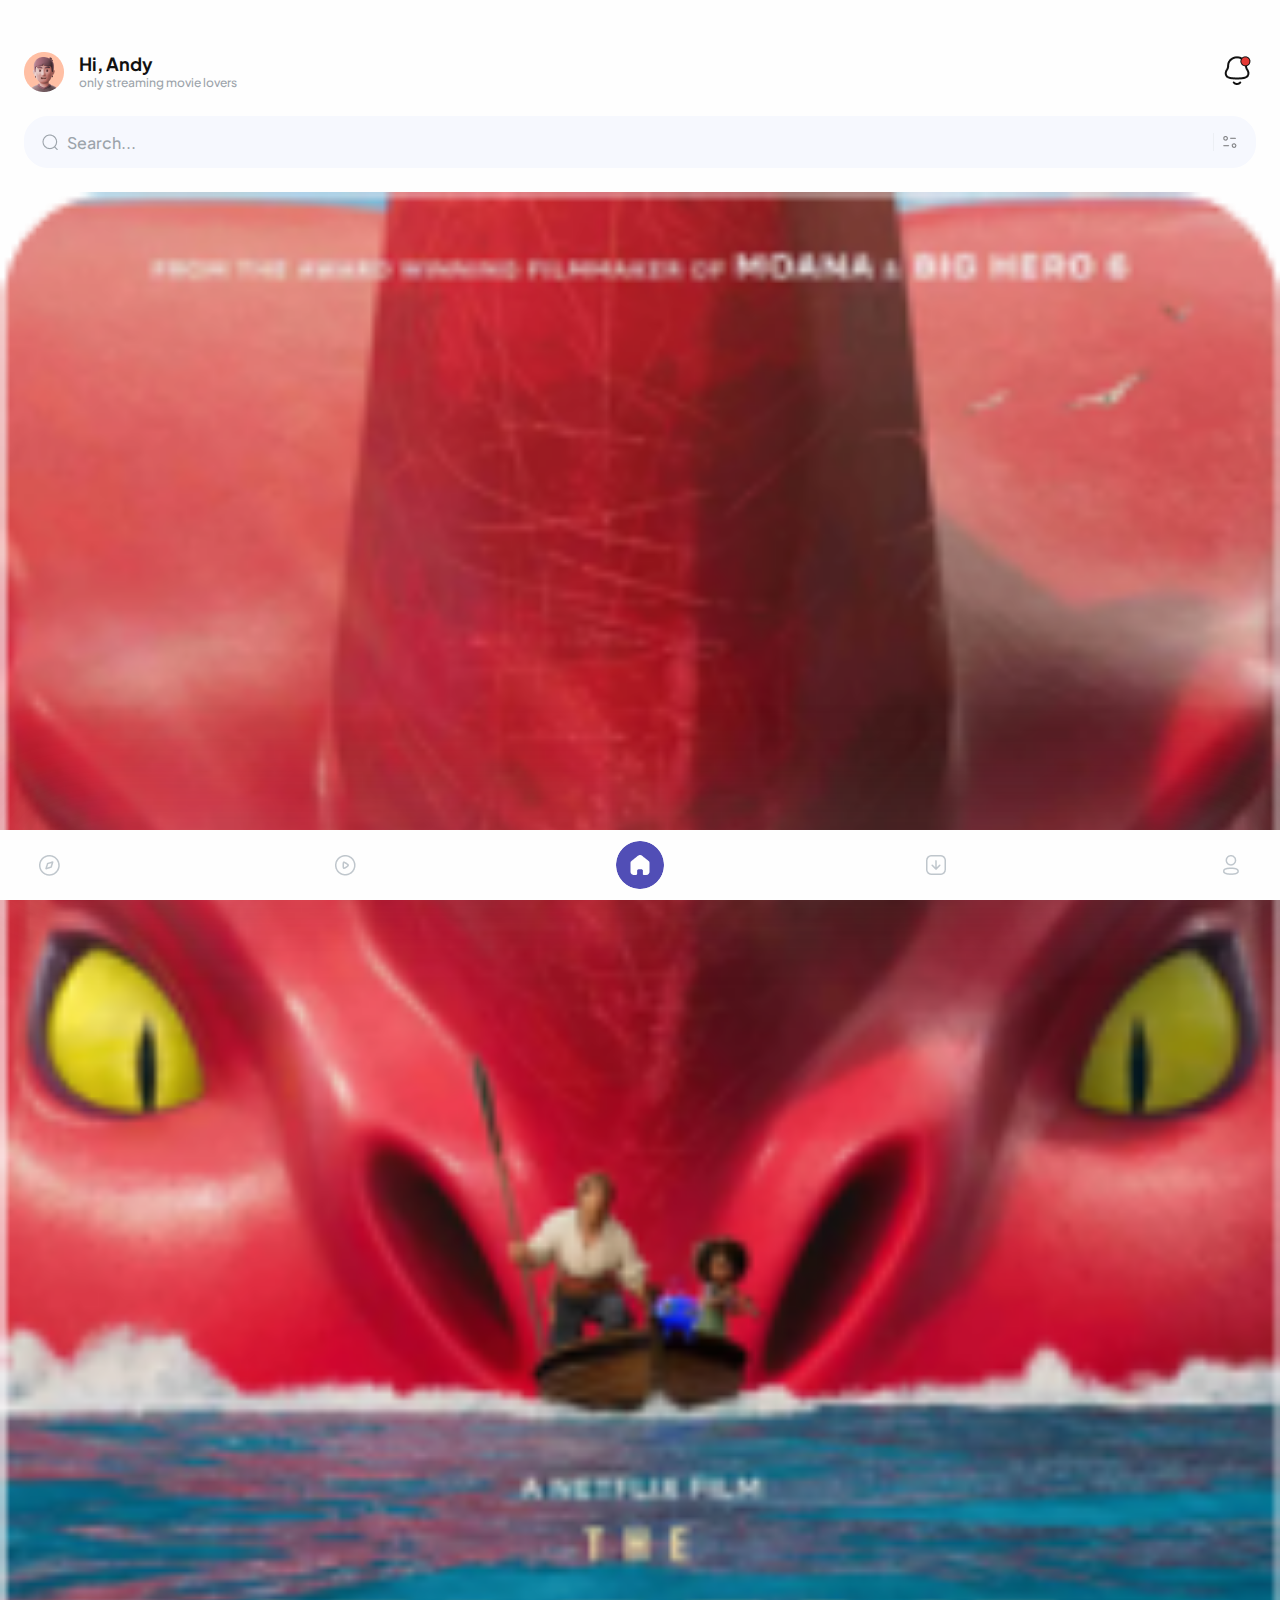
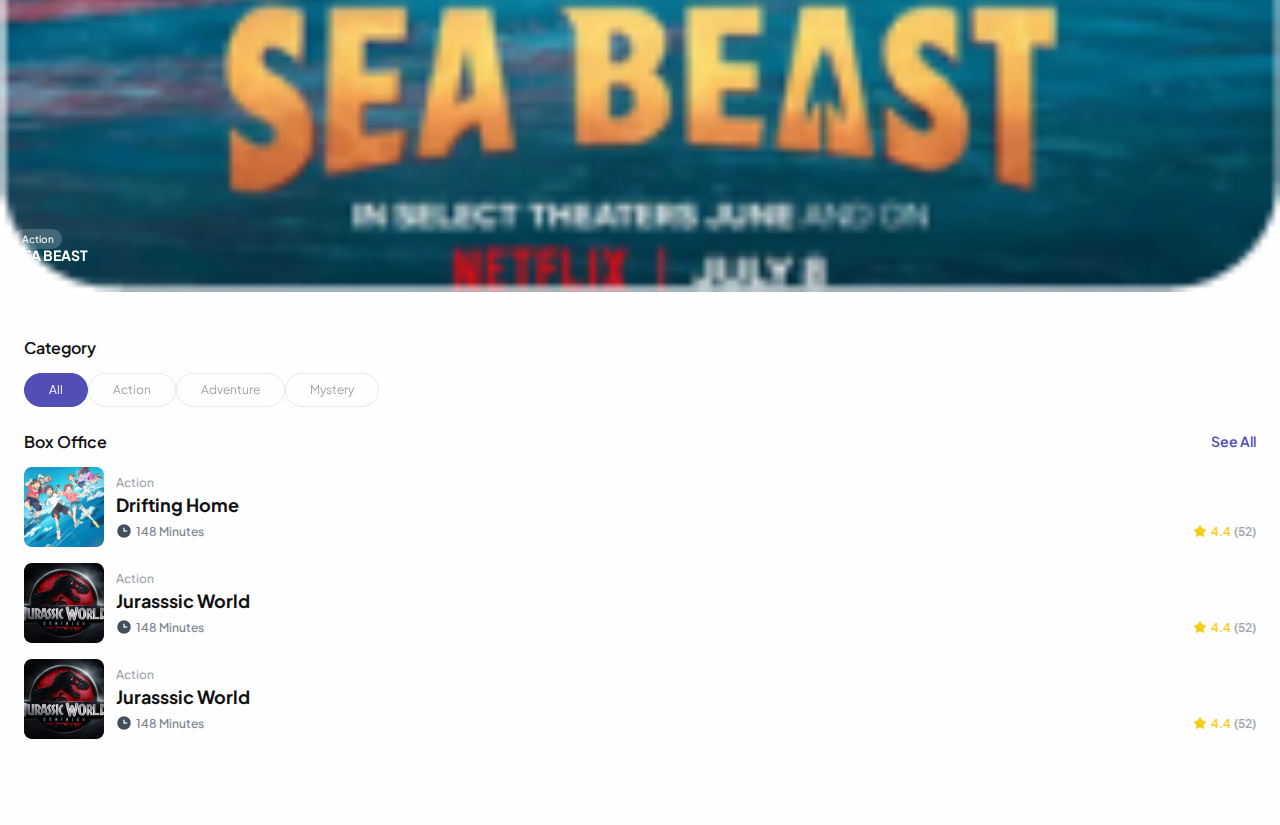
==== page/index.html @ a6b4a795 "first commit" ====
<!DOCTYPE html>
<html lang="en">

<head>
    <meta charset="utf-8">
    <meta http-equiv="X-UA-Compatible" content="IE=edge">
    <meta name="viewport" content="width=device-width, initial-scale=1.0">
    <title>Moviemax</title>
    <link rel="stylesheet" href="../component/swiper/swiper-bundle.min.css">
    <link rel="stylesheet" href="../common/css/reset.css">
    <link rel="stylesheet" href="../common/css/fontStyle.css">
    <link rel="stylesheet" href="../common/css/default.css">
    <link rel="stylesheet" href="../page/css/index.css">
    <link rel="stylesheet" href="../page/css/swiper.css">
</head>

<body>
    <!--header-->
    <header class="header">
        <section class="profile_wrap">
            <div class="profile_box">
                <h1 class="profile_img"><a href="setting.html" aria-label="profile image"></a>
                </h1>
                <div class="profile_text_box">
                    <h2 class="user_name">Hi, Andy</h2>
                    <p class="sub_text">only streaming movie lovers</p>
                </div>
            </div>
            <div>
                <a href="" class="btn_alarm active"><span class="hide">alarm</span></a>
            </div>
        </section>
    </header>

    <section>
        <h2><span class="hide">search</span></h2>
        <div class="search_box">
            <label class="hide" for="search">search</label>
            <input type="text" class="search_input" id="search" placeholder="Search...">
            <button type="button" class="btn_filter_open dimmed_state"><span class="hide">view filter</span></button>
        </div>
    </section>

    <section>
        <h2><span class="hide">movie slide</span></h2>
        <!--movieSwiper-->
        <div class="swiper movieSwiper">
            <div class="swiper-wrapper">
                <div class="swiper-slide">
                    <a href="movieDetail.html">
                        <figure>
                            <img src="../image/light/img/img_thumb_03.png" alt="">
                            <figcaption>
                                <p class="category_text">Action</p>
                                <strong class="movie_name">SEA BEAST</strong>
                            </figcaption>
                        </figure>
                    </a>
                </div>
                <div class="swiper-slide">
                    <a href="movieDetail.html">
                        <figure>
                            <img src="../image/light/img/img_thumb_01.png" alt="">
                            <figcaption>
                                <p class="category_text">Action</p>
                                <strong class="movie_name">Thor: Love and Thunder</strong>
                            </figcaption>
                        </figure>
                    </a>
                </div>
                <div class="swiper-slide">
                    <a href="movieDetail.html">
                        <figure>
                            <div>
                                <img src="../image/light/img/img_thumb_02.png" alt="">
                            </div>
                            <figcaption>
                                <p class="category_text">Action</p>
                                <strong class="movie_name">Luck</strong>
                            </figcaption>
                        </figure>
                    </a>
                </div>
            </div>
            <div class="paging"></div>
        </div>
    </section>

    <section class="category_section">
        <div class="title_area">
            <h2 class="section_title">Category</h2>
        </div>
        <!--cateSwiper-->
        <div class="swiper cateSwiper">
            <div class="swiper-wrapper">
                <div class="swiper-slide">
                    <a href="" class="active">
                        <p class="cate_text">All</p>
                    </a>
                </div>
                <div class="swiper-slide">
                    <a href="">
                        <p class="cate_text">Action</p>
                    </a>
                </div>
                <div class="swiper-slide">
                    <a href="">
                        <p class="cate_text">Adventure</p>
                    </a>
                </div>
                <div class="swiper-slide">
                    <a href="">
                        <p class="cate_text">Mystery</p>
                    </a>
                </div>
            </div>
        </div>
    </section>

    <section class="list_section">
        <div class="title_area">
            <h2 class="section_title">Box Office</h2>
            <a href="" class="btn_see_all">See All</a>
        </div>
        <ul class="movie_list">
            <li>
                <a href="movieDetail.html">
                    <figure>
                        <img src="../image/light/img/img_thumb_04.png" alt="">
                    </figure>
                    <div class="info_box">
                        <p class="category_text">Action</p>
                        <h3 class="movie_name">Drifting Home</h3>
                        <div class="info_block">
                            <p class="time_text">148 Minutes</p>
                            <p class="grade_value"><span>4.4</span>(52)</p>
                        </div>
                    </div>
                </a>
            </li>
            <li>
                <a href="movieDetail.html">
                    <figure>
                        <img src="../image/light/img/img_thumb_05.png" alt="">
                    </figure>
                    <div class="info_box">
                        <p class="category_text">Action</p>
                        <h3 class="movie_name">Jurasssic World</h3>
                        <div class="info_block">
                            <p class="time_text">148 Minutes</p>
                            <p class="grade_value"><span>4.4</span>(52)</p>
                        </div>
                    </div>
                </a>
            </li>
            <li>
                <a href="movieDetail.html">
                    <figure>
                        <img src="../image/light/img/img_thumb_05.png" alt="">
                    </figure>
                    <div class="info_box">
                        <p class="category_text">Action</p>
                        <h3 class="movie_name">Jurasssic World</h3>
                        <div class="info_block">
                            <p class="time_text">148 Minutes</p>
                            <p class="grade_value"><span>4.4</span>(52)</p>
                        </div>
                    </div>
                </a>
            </li>
        </ul>
    </section>

    <!--quickMenu-->
    <nav class="quick_menu">
        <ul>
            <li><a href="explore.html"><span class="hide">discover</span></a></li>
            <li class="btn_play"><a href=""><span class="hide">play</span></a></li>
            <li><a href="index.html"><span class="hide">home</span></a></li>
            <li class="btn_download"><a href=""><span class="hide">download</span></a></li>
            <li><a href="setting.html"><span class="hide">profile</span></a></li>
        </ul>
    </nav>

    <script src="../component/swiper/swiper-bundle.min.js"></script>
    <script src="../../publish/page/js/swiper.js"></script>
    <script src="../../publish/page/js/button.js"></script>
    <script src="../../publish/page/js/search.js"></script>
</body>

</html>
---- common/css/fontStyle.css ----
@font-face {
  font-family: "NotoSansBL";
  src: url("../font/NotoSansKR-Black.woff") format("font-woff"),
    url("../font/NotoSansKR-Black.woff2") format("woff2");
  font-weight: normal;
  font-style: normal;
}

@font-face {
  font-family: "NotoSansB";
  src: url("../font/NotoSansKR-Bold.woff") format("font-woff"),
    url("../font/NotoSansKR-Bold.woff2") format("woff2");
  font-weight: normal;
  font-style: normal;
}

@font-face {
  font-family: "NotoSansDL";
  src: url("../font/NotoSansKR-DemiLight.woff") format("font-woff"),
    url("../font/NotoSansKR-DemiLight.woff2") format("woff2");
  font-weight: normal;
  font-style: normal;
}

@font-face {
  font-family: "NotoSansL";
  src: url("../font/NotoSansKR-Light.woff") format("font-woff"),
    url("../font/NotoSansKR-Light.woff2") format("woff2");
  font-weight: normal;
  font-style: normal;
}

@font-face {
  font-family: "NotoSansM";
  src: url("../font/NotoSansKR-Medium.woff") format("font-woff"),
    url("../font/NotoSansKR-Medium.woff2") format("woff2");
  font-weight: normal;
  font-style: normal;
}

@font-face {
  font-family: "NotoSansR";
  src: url("../font/NotoSansKR-Regular.woff") format("font-woff"),
    url("../font/NotoSansKR-Regular.woff2") format("woff2");
  font-weight: normal;
  font-style: normal;
}

@font-face {
  font-family: "NotoSansT";
  src: url("../font/NotoSansKR-Thin.woff") format("font-woff"),
    url("../font/NotoSansKR-Thin.woff2") format("woff2");
  font-weight: normal;
  font-style: normal;
}
---- common/css/default.css ----
/*default style*/
html {
    font-size: 10px;
}

body {
    overflow-x: hidden;
    font-size: 1rem;
}

body.hidden {
    position: fixed;
    overflow-y: hidden;
    touch-action: none;
}

main {
    font-size: 1.4rem;
    line-height: 2.1rem;
    color: #666;
    display: block;
}

a,
button {
    color: #666;
}

p,
li {
    word-break: keep-all;
}

.clear {
    clear: both;
}

.clear:after {
    content: "";
    display: block;
    clear: both;
}

caption>div,
legend,
.hide {
    overflow: hidden;
    display: block;
    position: absolute;
    border: 0;
    width: 1px;
    height: 1px;
    clip: rect(1px, 1px, 1px, 1px);
}

.skip {
    position: absolute;
    left: 0;
    right: 0;
    top: -100%;
    transition: all .5s;
    line-height: 5rem;
    background: #000;
    color: #fff;
    text-align: center;
    z-index: 100;
}

.skip:focus {
    top: 0;
}
---- page/css/index.css ----
/*index style*/
:root {
  --colorBody: #FEFEFE;
  --colorTitle: #111111;
  --colorSubText: #9CA4AB;
  --colorBgInput: #F6F8FE;
  --colorBdInput: #F6F8FE;
  --colorInfoText: #78828A;
  --colorValueText: #9CA4AB;
  --colorBdCate: #E3E9ED;
  --colorFilter: rgba(155, 155, 155, 0.2);
  --colorBdBtn: #E3E7EC;
  --colorBgBtn: #F5F5F5;
  --colorPriceText: #66707A;
  --colorBdLabel: rgba(0, 0, 0, 0.1);
  --colorBgLabel: #F0EFFF;
  --colorBdCard: rgba(227, 231, 236, 0.64);
  --colorBgCard: rgba(255, 255, 255, 0.64);
  --colorIdText: #66707A;
}

:root.dark {
  --colorBody: #171725;
  --colorTitle: #FEFEFE;
  --colorSubText: #F6F8FE;
  --colorBgInput: #171725;
  --colorBdInput: #282837;
  --colorInfoText: #E3E9ED;
  --colorValueText: #F6F8FE;
  --colorBdCate: #282837;
  --colorFilter: rgba(0, 0, 0, 0.2);
  --colorBdBtn: #282837;
  --colorBgBtn: #1D1D2F;
  --colorPriceText: #F6F8FE;
  --colorBdLabel: #282837;
  --colorBgLabel: #1D1D2F;
  --colorBdCard: #282837;
  --colorBgCard: #FFFFFF;
  --colorIdText: #6C6C6C;
}

body {
  background-color: var(--colorBody);
}

.header {
  height: 9.2rem;
  padding: 5.2rem 2.4rem 0;
  position: relative;
}

.header .sub_title {
  font-weight: 700;
  font-size: 1.8rem;
  color: var(--colorTitle);
  text-align: center;
}

.header .btn_back {
  display: block;
  width: 4.8rem;
  height: 4.8rem;
  background: url("../../image/light/btn/btn_back.png") no-repeat;
  position: absolute;
  top: 85%;
  -webkit-transform: translateY(-85%);
          transform: translateY(-85%);
  left: 2.4rem;
}

.header .btn_bookmark {
  display: block;
  width: 4.8rem;
  height: 4.8rem;
  background: url("../../image/light/btn/btn_bookmark.png") no-repeat;
  position: absolute;
  top: 85%;
  -webkit-transform: translateY(-85%);
          transform: translateY(-85%);
  right: 2.4rem;
}

.header .btn_add {
  display: block;
  width: 4.8rem;
  height: 4.8rem;
  background: url("../../image/light/btn/btn_add.png") no-repeat;
  position: absolute;
  top: 85%;
  -webkit-transform: translateY(-85%);
          transform: translateY(-85%);
  right: 2.4rem;
}

.profile_wrap {
  display: -webkit-box;
  display: -ms-flexbox;
  display: flex;
  -webkit-box-align: center;
      -ms-flex-align: center;
          align-items: center;
  -webkit-box-pack: justify;
      -ms-flex-pack: justify;
          justify-content: space-between;
}

.profile_wrap .profile_box {
  display: -webkit-box;
  display: -ms-flexbox;
  display: flex;
}

.profile_wrap .profile_box .profile_img {
  width: 4rem;
  height: 4rem;
  background: url("../../image/light/img/img_profile.png") no-repeat;
}

.profile_wrap .profile_box .profile_text_box {
  margin-left: 1.5rem;
}

.profile_wrap .profile_box .profile_text_box .user_name {
  font-weight: 700;
  font-size: 1.8rem;
  color: var(--colorTitle);
}

.profile_wrap .profile_box .profile_text_box .sub_text {
  font-weight: 500;
  font-size: 1.2rem;
  color: var(--colorSubText);
}

.profile_wrap .btn_alarm {
  display: block;
  width: 3.2rem;
  height: 3.2rem;
  background: url("../../image/light/icon/icon_bell.png") no-repeat;
  position: relative;
}

.profile_wrap .btn_alarm.active::after {
  content: "";
  display: block;
  width: 1.1rem;
  height: 1.1rem;
  background: url("../../image/light/img/img_notice.png") no-repeat;
  position: absolute;
  top: 0;
  right: .5rem;
}

.search_box {
  padding: 2.4rem 2.4rem;
  position: relative;
}

.search_box .search_input {
  width: 100%;
  height: 5.2rem;
  border-radius: 2.4rem;
  border: 1px solid var(--colorBdInput);
  background: url("../../image/light/icon/icon_search.png") no-repeat 1.6rem center var(--colorBgInput);
  padding-left: 4.2rem;
  padding-right: 4.3rem;
  font-weight: 500;
  font-size: 1.6rem;
  color: var(--colorTitle);
  -webkit-transition: all .25s;
  transition: all .25s;
}

.search_box .search_input::-webkit-input-placeholder {
  font-weight: 500;
  font-size: 1.6rem;
  color: #9CA4AB;
}

.search_box .search_input:-ms-input-placeholder {
  font-weight: 500;
  font-size: 1.6rem;
  color: #9CA4AB;
}

.search_box .search_input::-ms-input-placeholder {
  font-weight: 500;
  font-size: 1.6rem;
  color: #9CA4AB;
}

.search_box .search_input::placeholder {
  font-weight: 500;
  font-size: 1.6rem;
  color: #9CA4AB;
}

.search_box .search_input:focus {
  border-color: #514EB6;
  background-color: transparent;
}

.search_box .btn_filter_open {
  width: 1.8rem;
  height: 1.8rem;
  background: url("../../image/light/icon/icon_filter.png") no-repeat;
  position: absolute;
  top: 50%;
  -webkit-transform: translateY(-50%);
          transform: translateY(-50%);
  right: 4.1rem;
}

.search_box .btn_filter_open::before {
  content: "";
  display: block;
  width: .1rem;
  height: 100%;
  background-color: #E3E7EC;
  position: absolute;
  top: 0;
  left: -0.8rem;
}

.search_box .btn_filter_open.dimmed_state {
  opacity: 0.5;
  pointer-events: none;
}

.category_section {
  padding: 2.4rem 0 2.4rem 2.4rem;
}

.list_section {
  padding: 0 2.4rem 7rem;
}

.list_section ul.movie_list > li {
  margin-bottom: 1.6rem;
}

.list_section ul.movie_list > li a {
  display: -webkit-box;
  display: -ms-flexbox;
  display: flex;
}

.list_section ul.movie_list > li .info_box {
  width: calc(100% - 8rem);
  padding: .8rem 0 0 1.2rem;
}

.list_section ul.movie_list > li .info_box .info_block {
  -webkit-box-align: center;
      -ms-flex-align: center;
          align-items: center;
  -webkit-box-pack: justify;
      -ms-flex-pack: justify;
          justify-content: space-between;
}

.list_section ul.movie_list > li .info_box .info_block .grade_value {
  font-weight: 600;
  font-size: 1.2rem;
  color: var(--colorValueText);
  padding-left: 1.8rem;
  background: url("../../image/light/img/img_star.png") no-repeat left center;
}

.list_section ul.movie_list > li .info_box .info_block .grade_value span {
  color: #FACC15;
  margin-right: .3rem;
}

.category_text {
  font-weight: 500;
  font-size: 1.2rem;
  color: var(--colorSubText);
  padding-bottom: .3rem;
}

.movie_name {
  font-weight: 700;
  font-size: 1.8rem;
  color: var(--colorTitle);
  padding-bottom: .8rem;
  text-overflow: ellipsis;
  white-space: nowrap;
  overflow: hidden;
}

.time_text {
  font-weight: 500;
  font-size: 1.2rem;
  color: var(--colorInfoText);
  padding-left: 2rem;
  background: url("../../image/light/icon/icon_clock.png") no-repeat left -0.1rem;
}

.grade_text {
  width: 6.5rem;
  height: 2.4rem;
  font-weight: 600;
  font-size: 1rem;
  line-height: 2.4rem;
  border-radius: .6rem;
  color: #FEFEFE;
  text-align: center;
  margin-bottom: .6rem;
}

.grade_text.grade_premium {
  background-color: #514EB6;
}

.grade_text.grade_free {
  background-color: #00C566;
}

.date_text {
  font-weight: 500;
  font-size: 1.2rem;
  color: var(--colorInfoText);
  padding-left: 2rem;
  background: url("../../image/light/icon/icon_calendar.png") no-repeat -0.1rem -0.1rem;
  padding-bottom: 1rem;
}

.info_block {
  display: -webkit-box;
  display: -ms-flexbox;
  display: flex;
}

.title_area {
  display: -webkit-box;
  display: -ms-flexbox;
  display: flex;
  -webkit-box-align: center;
      -ms-flex-align: center;
          align-items: center;
  -webkit-box-pack: justify;
      -ms-flex-pack: justify;
          justify-content: space-between;
  margin-bottom: 1.5rem;
}

.title_area .section_title {
  font-weight: 600;
  font-size: 1.6rem;
  color: var(--colorTitle);
}

.title_area .btn_see_all {
  font-weight: 600;
  font-size: 1.4rem;
  color: #514EB6;
}

.quick_menu {
  width: 100%;
  height: 7rem;
  position: fixed;
  bottom: 0;
  background-color: var(--colorBody);
  z-index: 200;
  -webkit-filter: drop-shadow(0px -20px 50px var(--colorFilter));
          filter: drop-shadow(0px -20px 50px var(--colorFilter));
}

.quick_menu > ul {
  display: -webkit-box;
  display: -ms-flexbox;
  display: flex;
  -webkit-box-pack: justify;
      -ms-flex-pack: justify;
          justify-content: space-between;
  -webkit-box-align: center;
      -ms-flex-align: center;
          align-items: center;
  padding: 1.1rem 2.5rem;
}

.quick_menu > ul > li {
  width: 4.8rem;
  height: 4.8rem;
  border-radius: 50%;
  cursor: pointer;
}

.quick_menu > ul > li > a {
  display: block;
  width: 4.8rem;
  height: 4.8rem;
}

.quick_menu > ul > li:nth-child(1) {
  background: url("../../image/light/icon/icon_discovery.png") no-repeat center;
}

.quick_menu > ul > li:nth-child(1).active {
  background: url("../../image/light/icon/icon_discovery_active.png") no-repeat center;
}

.quick_menu > ul > li:nth-child(2) {
  background: url("../../image/light/icon/icon_play.png") no-repeat center;
}

.quick_menu > ul > li:nth-child(2) a {
  cursor: not-allowed;
}

.quick_menu > ul > li:nth-child(3) {
  background: url("../../image/light/btn/btn_home.png") no-repeat center;
}

.quick_menu > ul > li:nth-child(4) {
  background: url("../../image/light/icon/icon_arrow_down.png") no-repeat center;
}

.quick_menu > ul > li:nth-child(4) a {
  cursor: not-allowed;
}

.quick_menu > ul > li:nth-child(5) {
  background: url("../../image/light/icon/icon_profile.png") no-repeat center;
}

.quick_menu > ul > li:nth-child(5).active {
  background: url("../../image/light/icon/icon_profile_active.png") no-repeat center;
}

.btn {
  display: -webkit-box;
  display: -ms-flexbox;
  display: flex;
  -webkit-box-align: center;
      -ms-flex-align: center;
          align-items: center;
  -webkit-box-pack: center;
      -ms-flex-pack: center;
          justify-content: center;
  width: calc(100% - 4.8rem);
  height: 5.6rem;
  font-weight: 600;
  font-size: 1.6rem;
  color: #FEFEFE;
  background-color: #514EB6;
  border-radius: 2.4rem;
  position: fixed;
  bottom: 2.1rem;
  left: 50%;
  -webkit-transform: translateX(-50%);
          transform: translateX(-50%);
}

/*darkMode style*/
.dark .header .btn_back {
  background-image: url("../../image/dark/btn/btn_back.png");
}

.dark .header .btn_bookmark {
  background-image: url("../../image/dark/btn/btn_bookmark.png");
}

.dark .header .btn_add {
  background-image: url("../../image/dark/btn/btn_add.png");
}

.dark .profile_wrap .btn_alarm {
  background-image: url("../../image/dark/icon/icon_bell.png");
}

.dark .profile_wrap .btn_alarm.active::after {
  background-image: url("../../image/dark/img/img_notice.png");
}

.dark .search_box .btn_filter_open {
  background-image: url("../../image/dark/icon/icon_filter.png");
}

.dark .time_text {
  background-image: url("../../image/dark/icon/icon_clock.png");
}

.dark .date_text {
  background-image: url("../../image/dark/icon/icon_calendar.png");
}
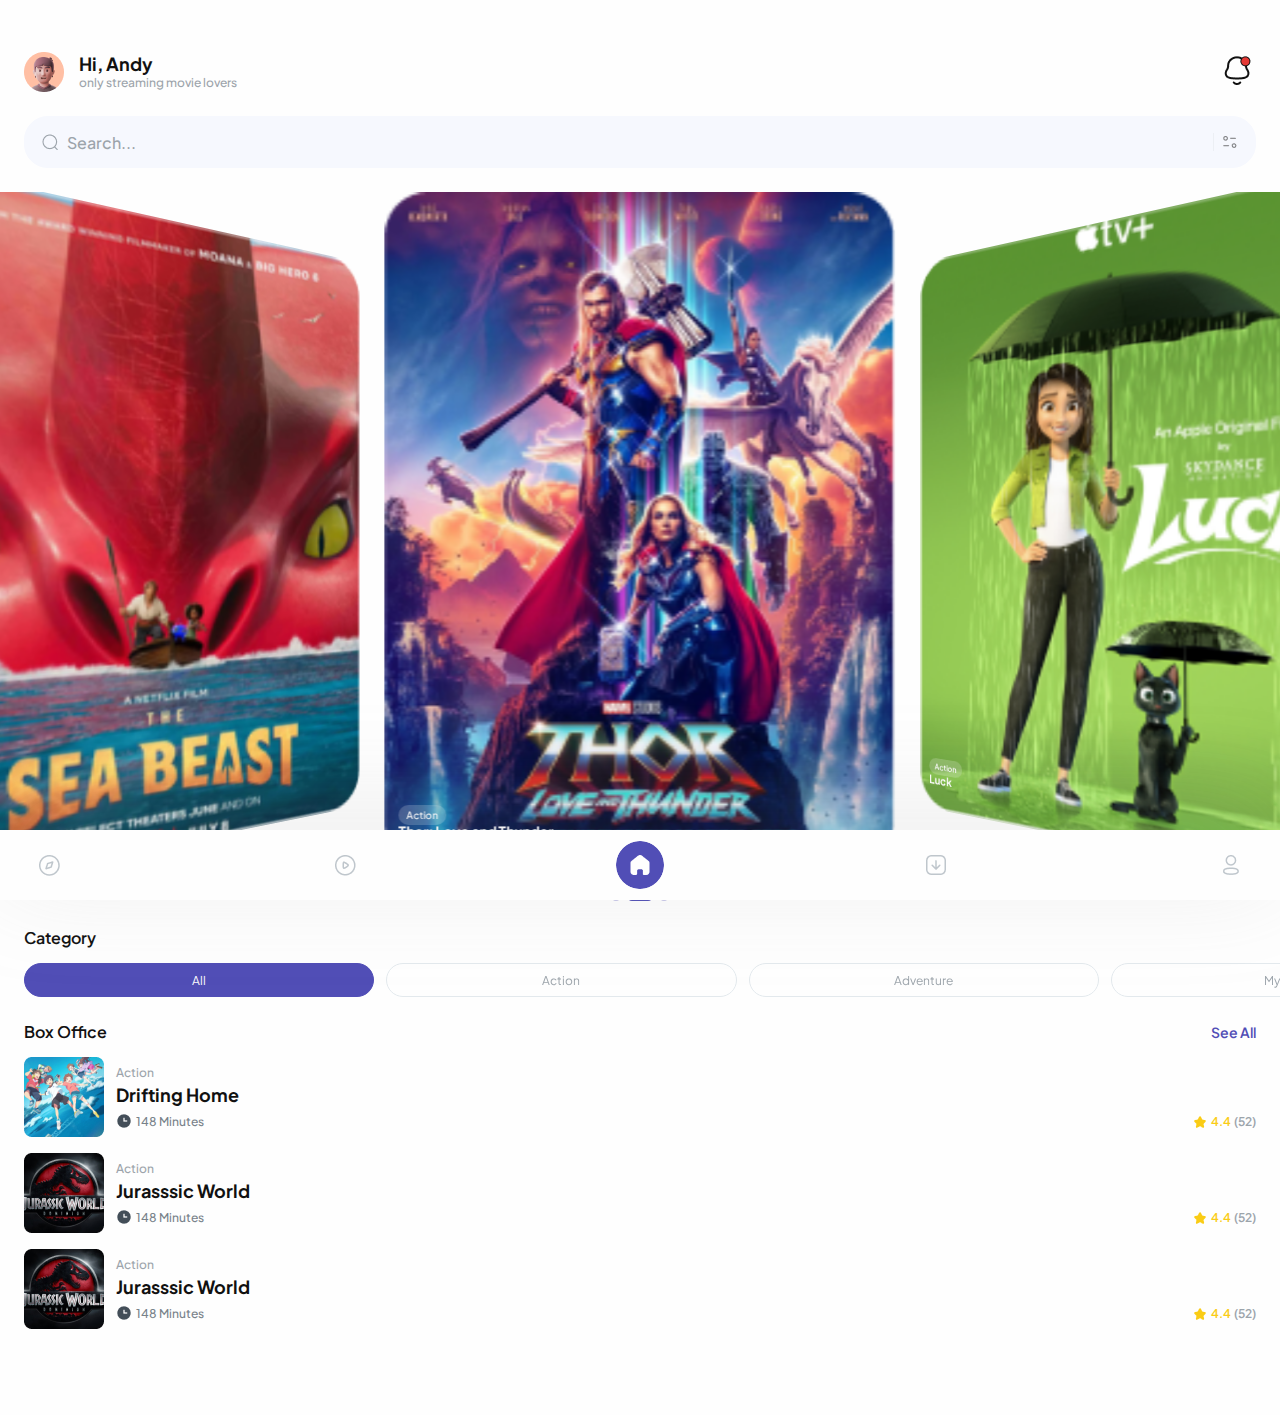
==== commit bb27d6a7: "js route edit" ====
--- a/page/index.html
+++ b/page/index.html
@@ -183,9 +183,9 @@
     </nav>
 
     <script src="../component/swiper/swiper-bundle.min.js"></script>
-    <script src="../../publish/page/js/swiper.js"></script>
-    <script src="../../publish/page/js/button.js"></script>
-    <script src="../../publish/page/js/search.js"></script>
+    <script src="../page/js/swiper.js"></script>
+    <script src="../page/page/js/button.js"></script>
+    <script src="../page/page/js/search.js"></script>
 </body>
 
 </html>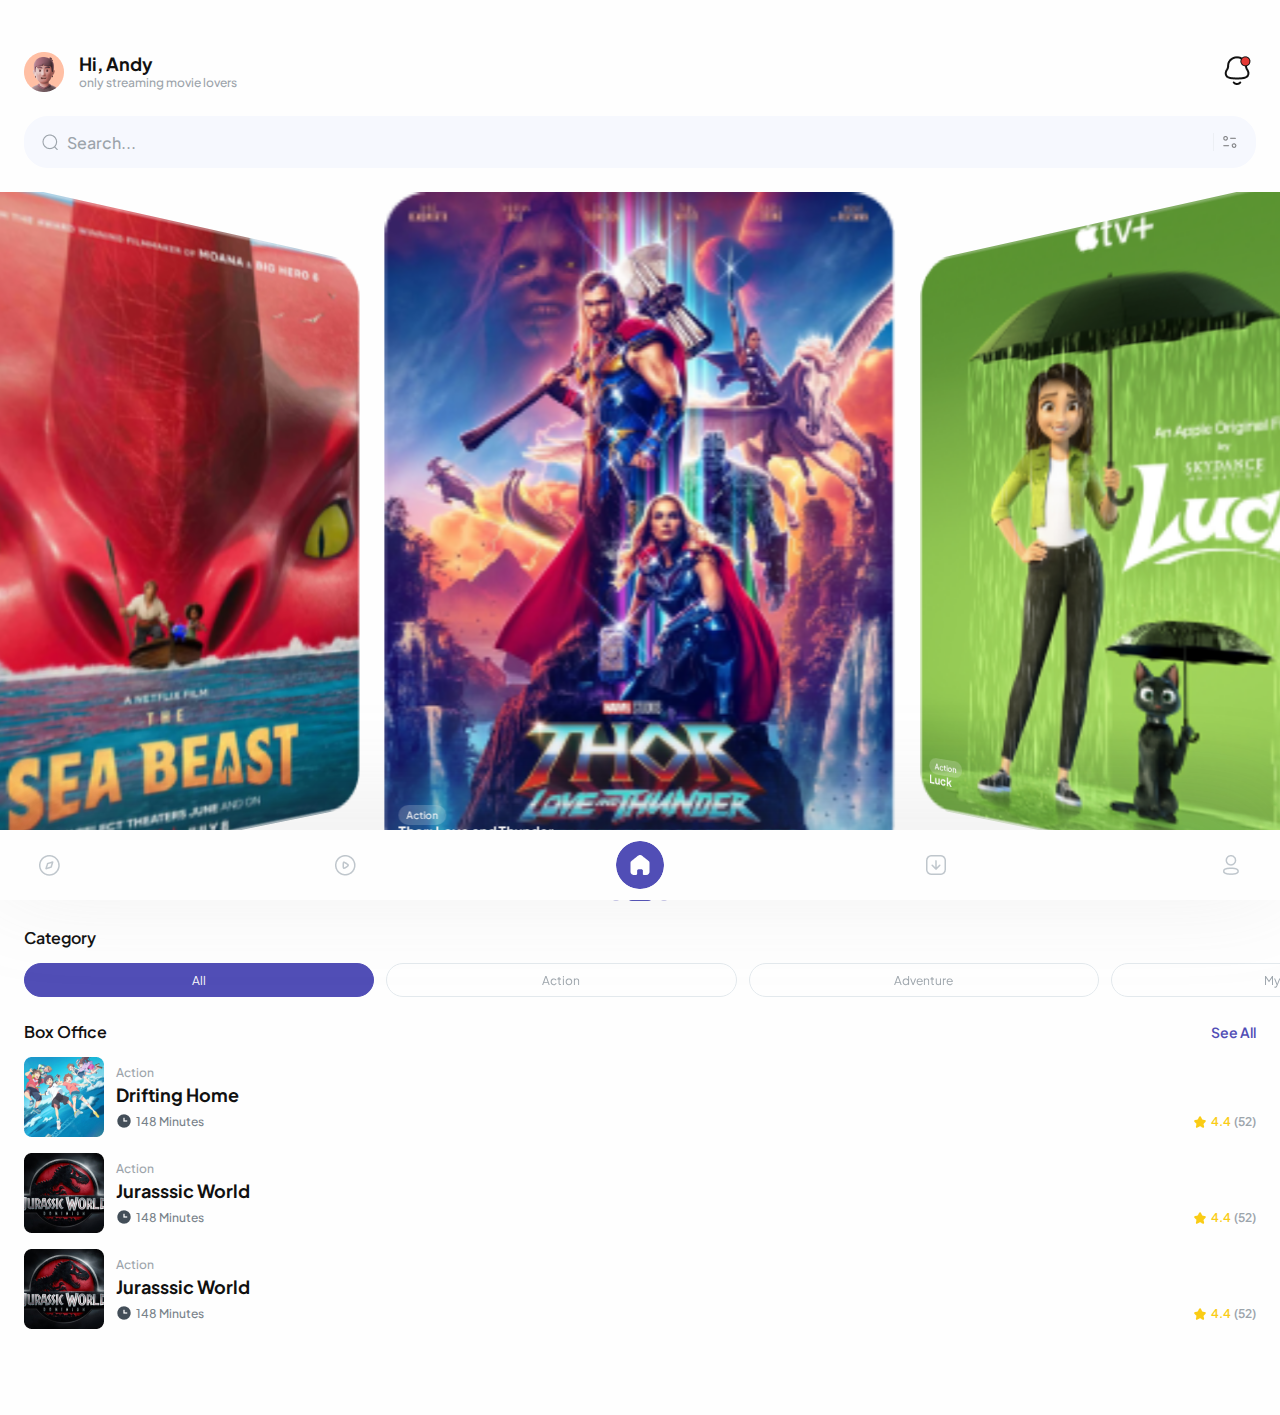
==== commit 7f8914b5: "h1 edit" ====
--- a/page/index.html
+++ b/page/index.html
@@ -19,8 +19,7 @@
     <header class="header">
         <section class="profile_wrap">
             <div class="profile_box">
-                <h1 class="profile_img"><a href="setting.html" aria-label="profile image"></a>
-                </h1>
+                <h1 class="profile_img"><a href="setting.html"><span class="hide">profile image</span></a></h1>
                 <div class="profile_text_box">
                     <h2 class="user_name">Hi, Andy</h2>
                     <p class="sub_text">only streaming movie lovers</p>
--- a/page/css/index.css
+++ b/page/css/index.css
@@ -110,7 +110,8 @@
   display: flex;
 }
 
-.profile_wrap .profile_box .profile_img {
+.profile_wrap .profile_box .profile_img a {
+  display: block;
   width: 4rem;
   height: 4rem;
   background: url("../../image/light/img/img_profile.png") no-repeat;
